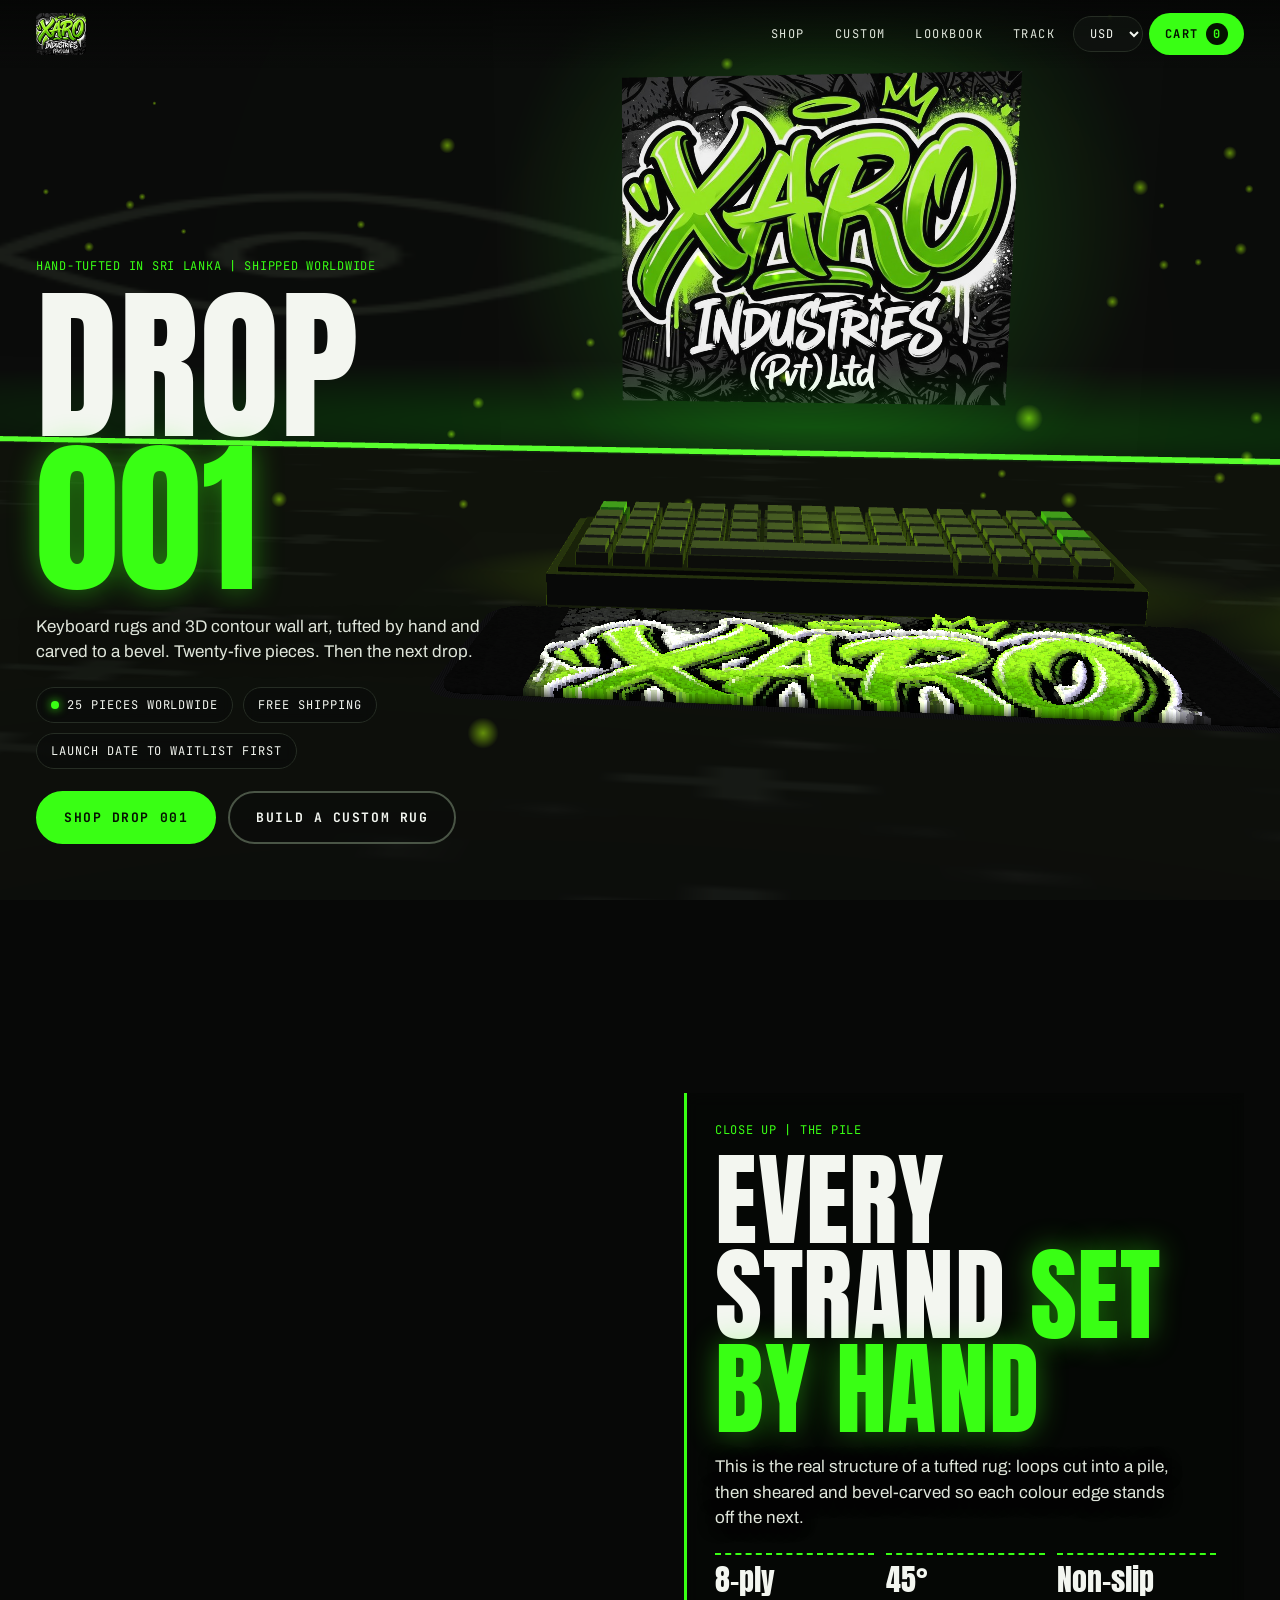
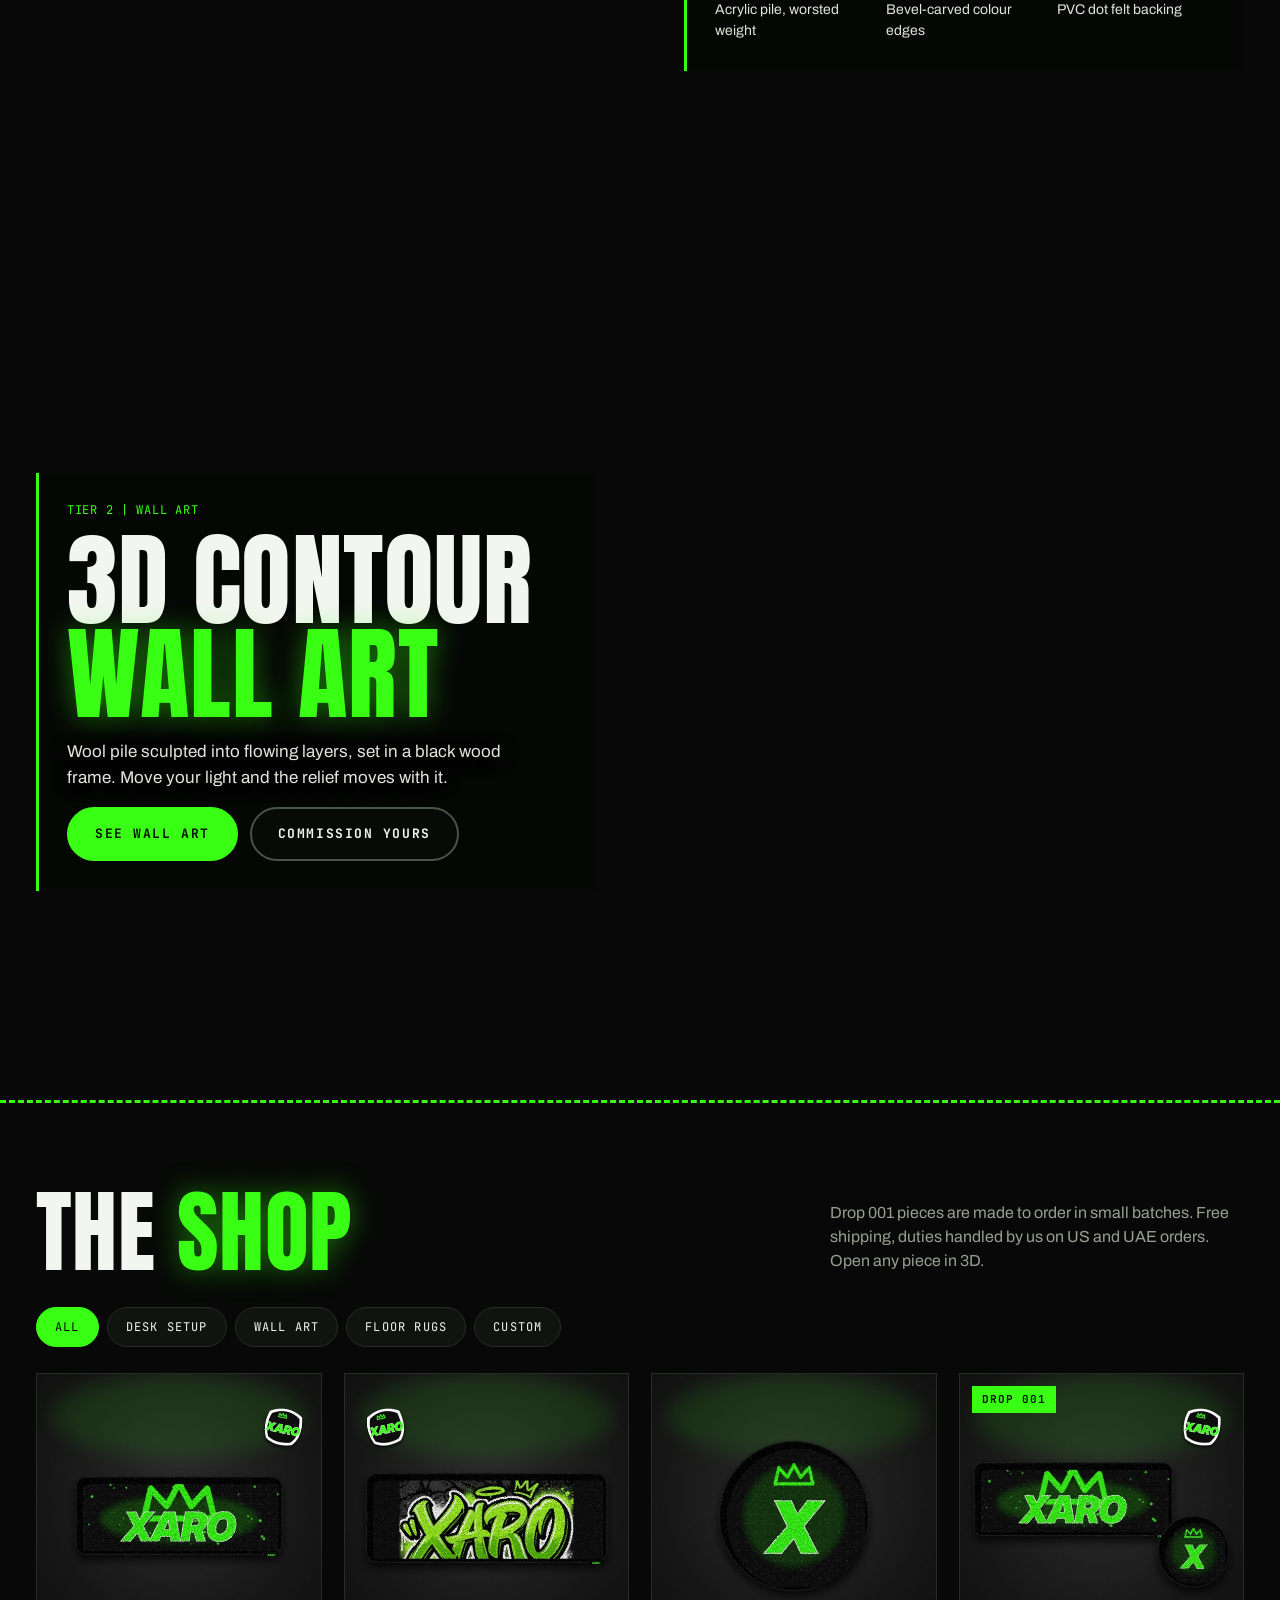
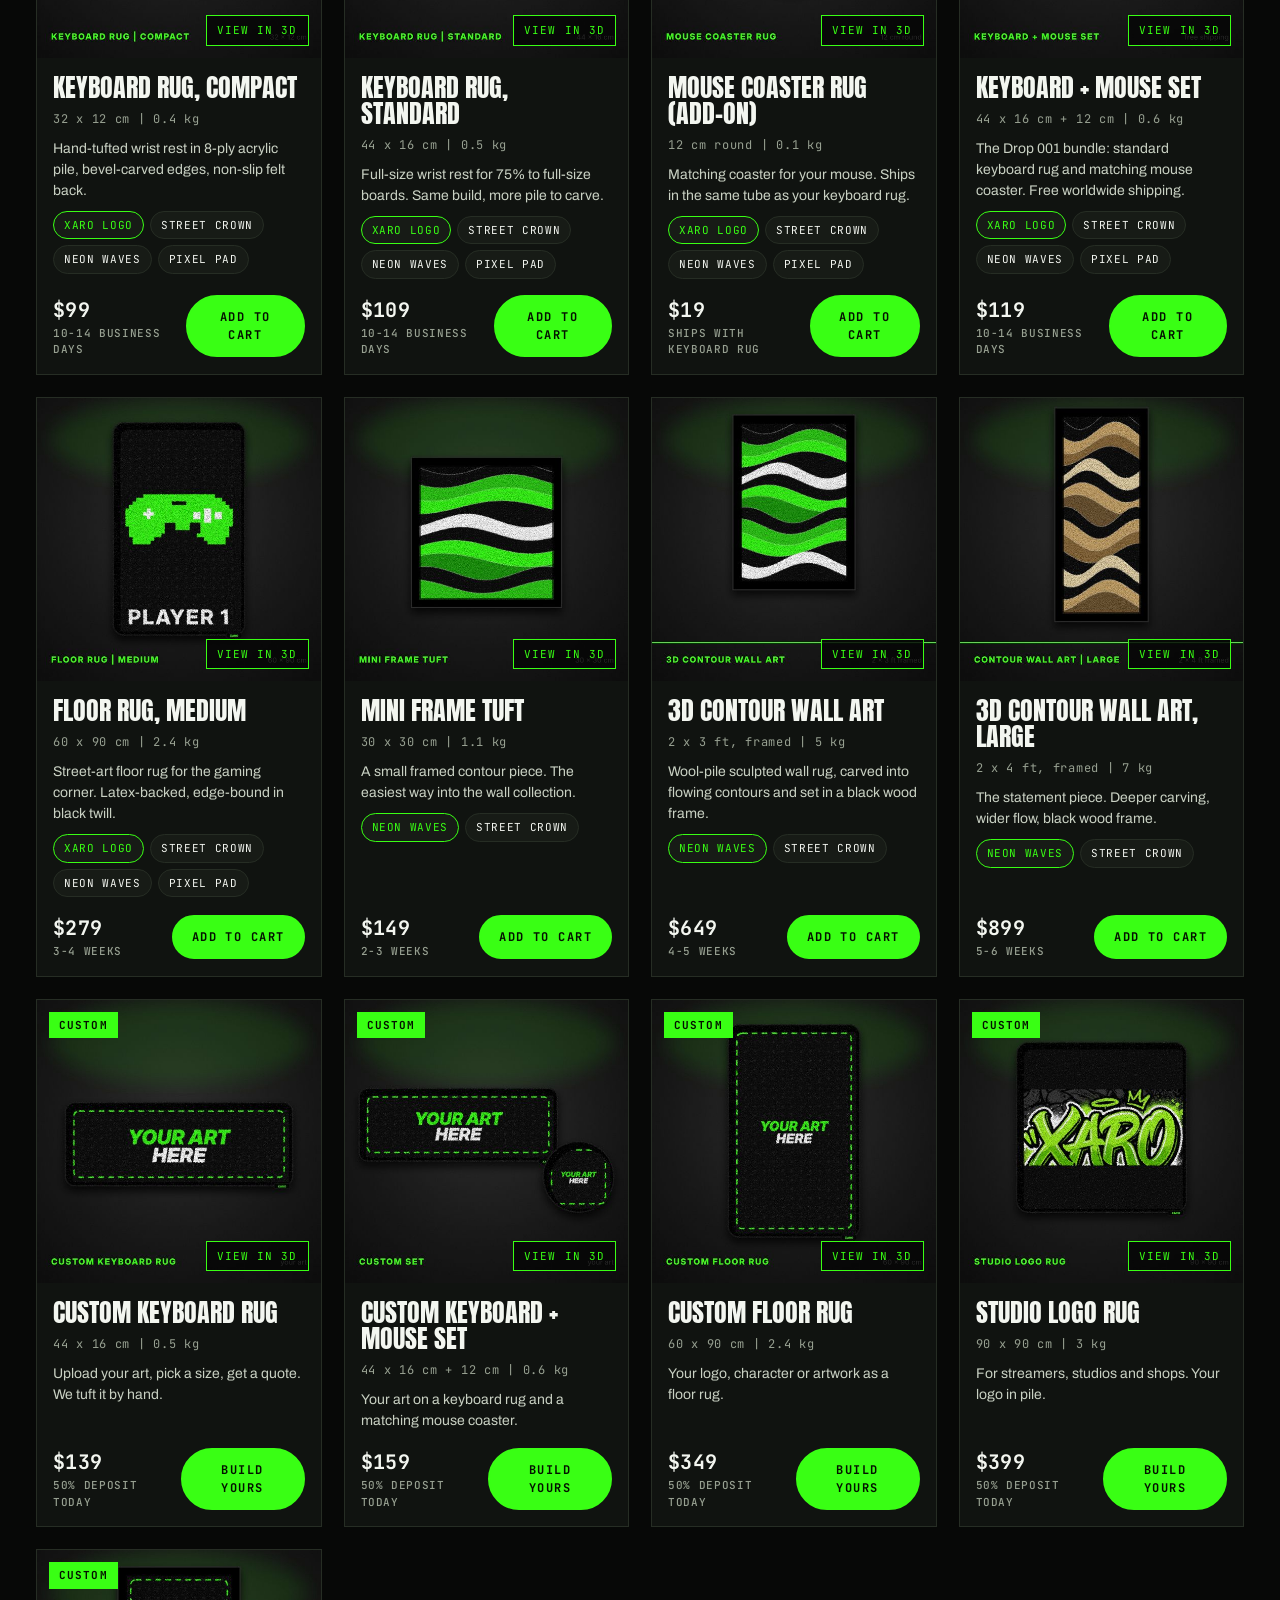
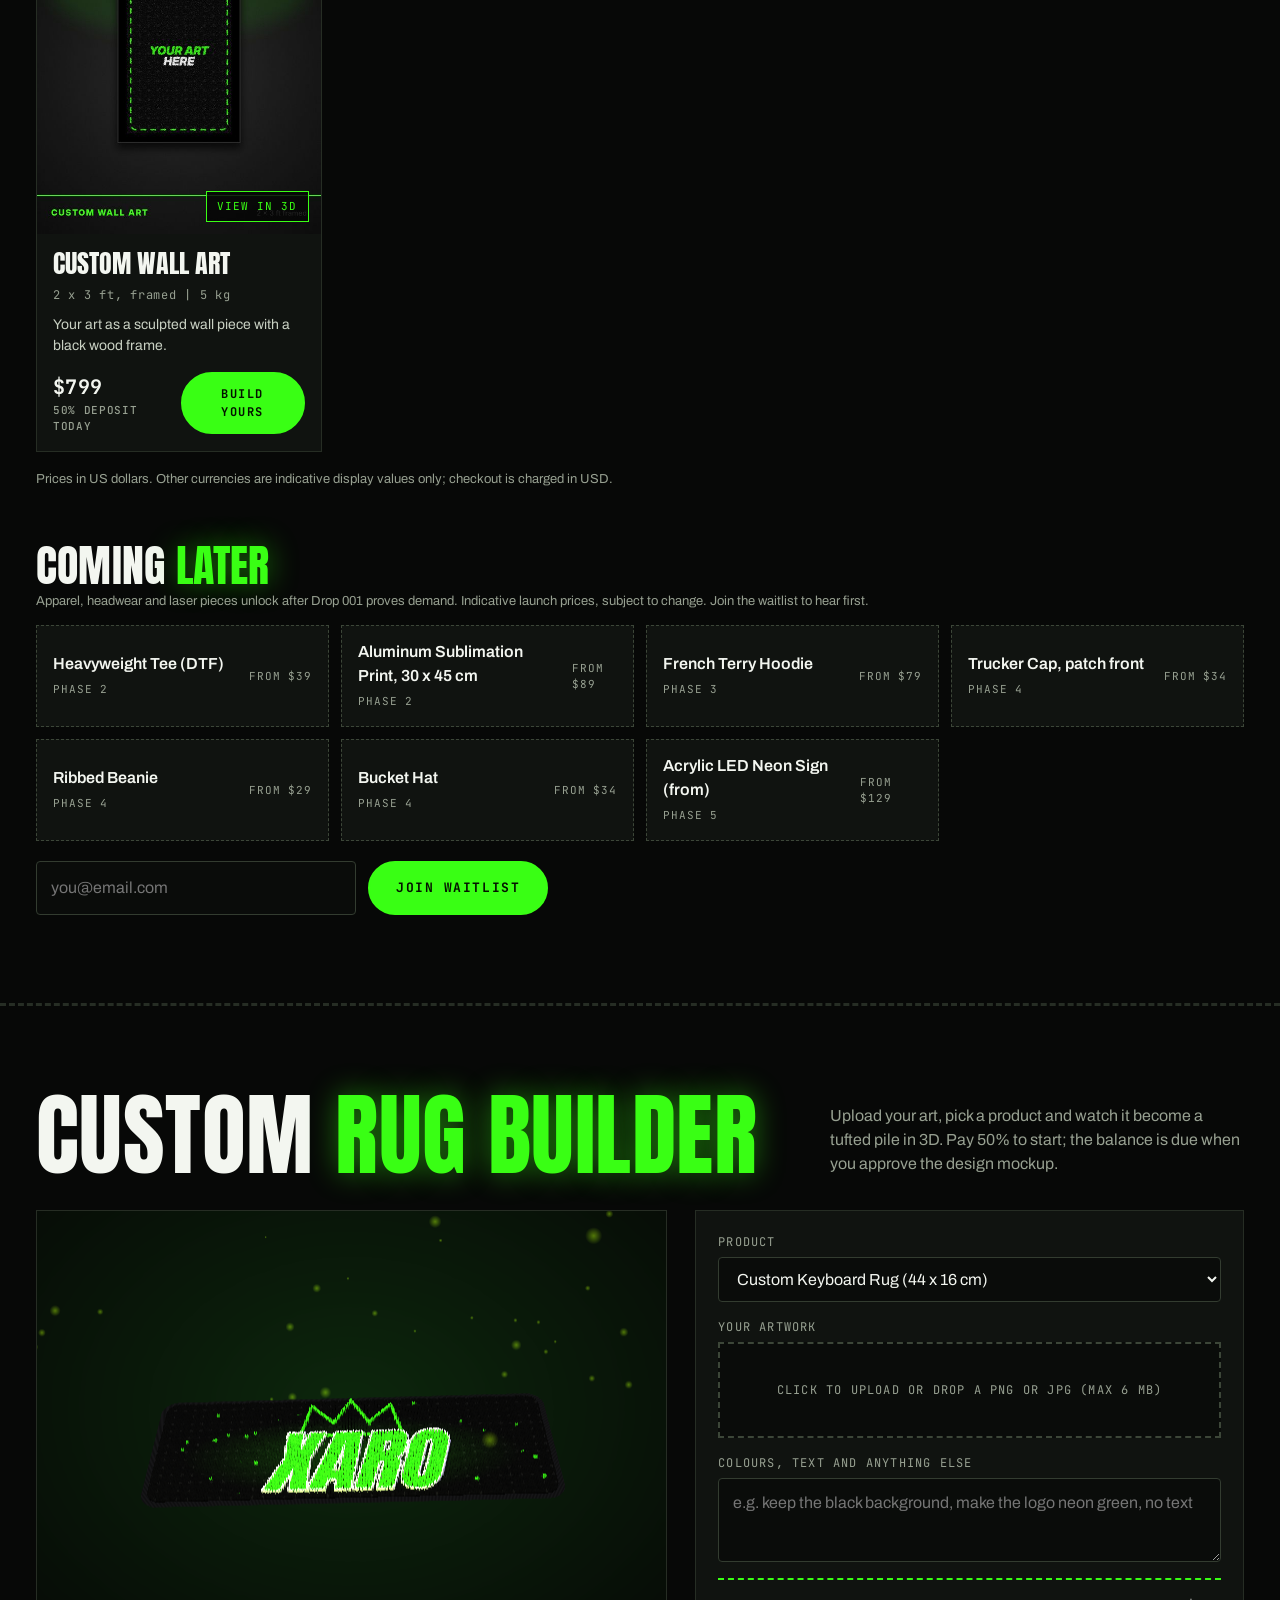
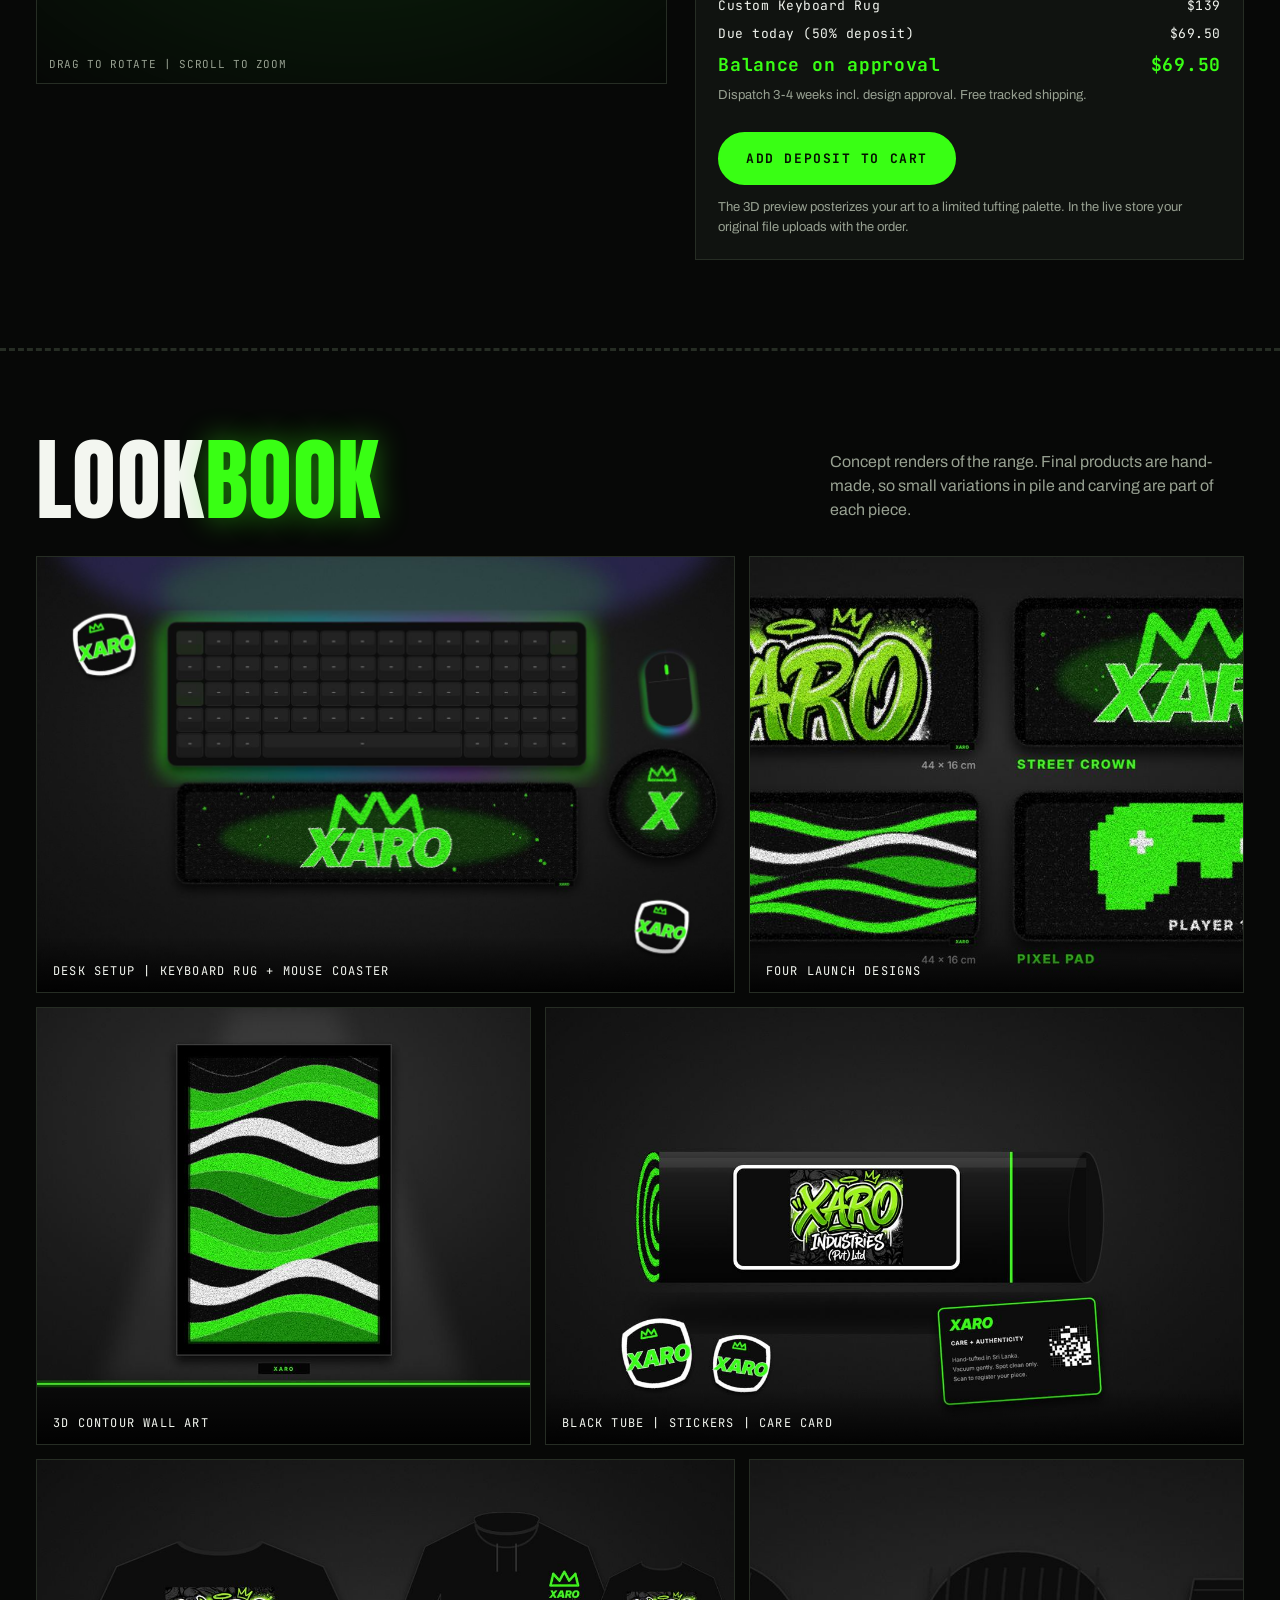
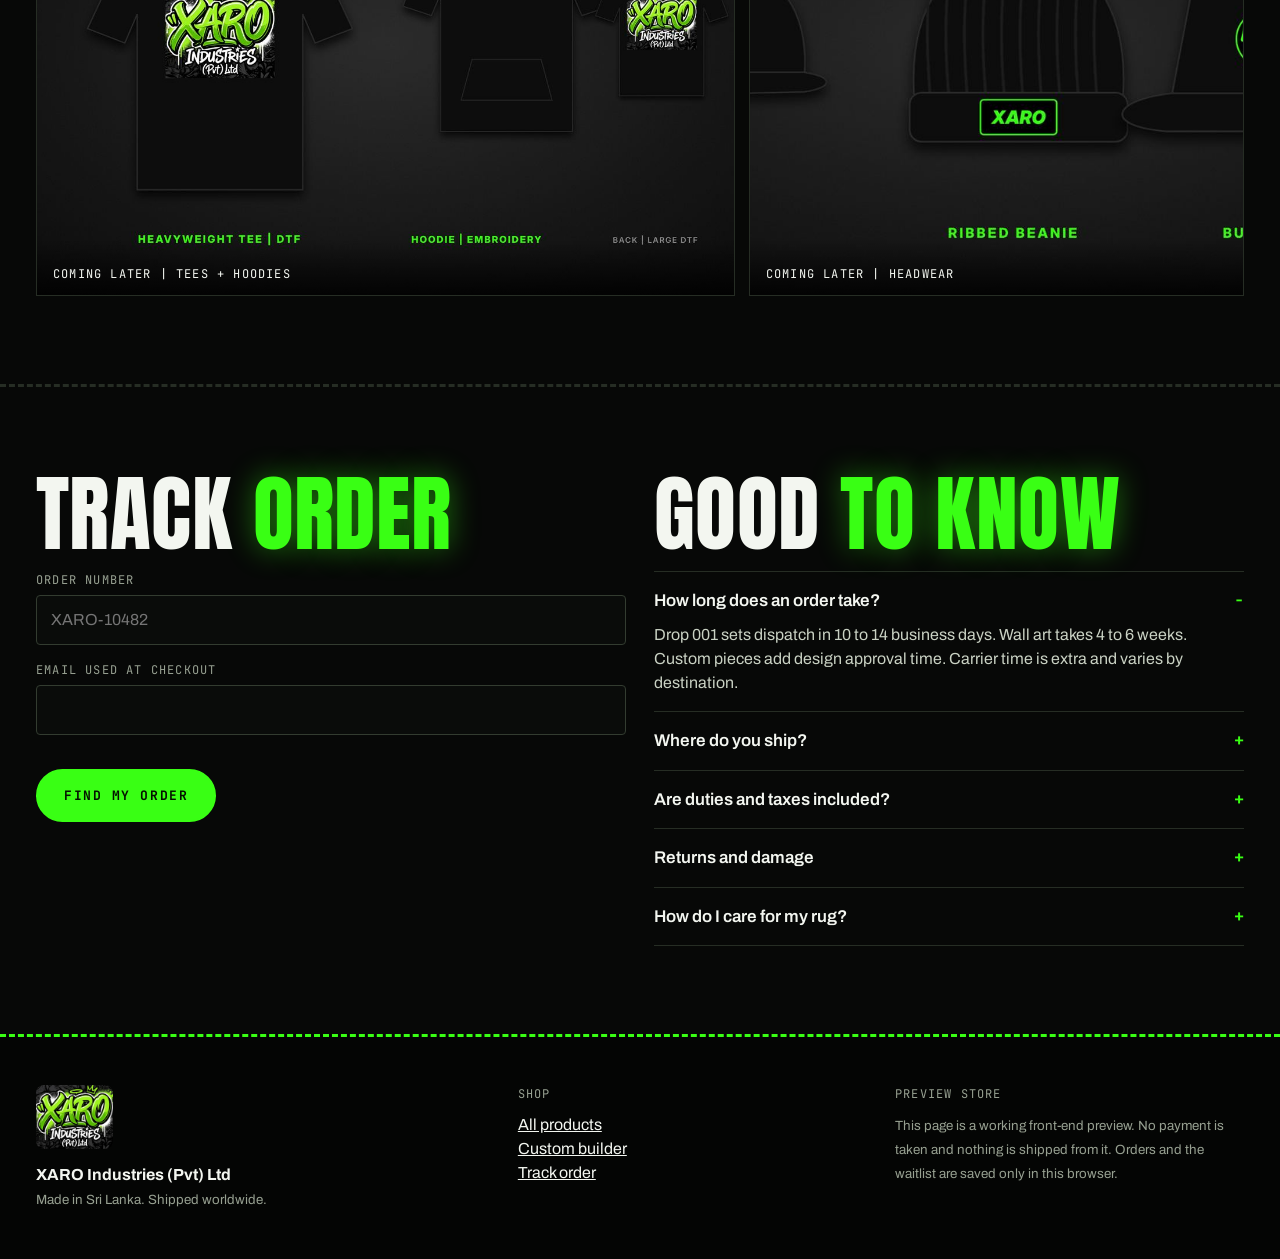
==== XARO Industries Store.html @ 18749235 "Add files via upload" ====
<!doctype html><html><head><meta charset=utf8><meta name=viewport content="width=device-width,initial-scale=1,viewport-fit=cover"><style>:root{color-scheme:light;box-sizing:border-box;padding-top:env(safe-area-inset-top,0px);padding-bottom:env(safe-area-inset-bottom,0px)}html{scroll-padding-top:env(safe-area-inset-top,0px)}body{margin:0;padding:0;font:14px -apple-system,BlinkMacSystemFont,sans-serif;background:#fff;color:#000}img{max-width:100%}[hidden]:not([hidden=until-found i]){display:none!important}</style></head><body>
<title>XARO Industries Store</title>
<meta name="claude:viewport-fit-sides" content="cover">
<link rel="preconnect" href="https://fonts.googleapis.com">
<link rel="preconnect" href="https://fonts.gstatic.com" crossorigin>
<link href="https://fonts.googleapis.com/css2?family=Anton&family=Archivo:wght@400;500;600;700&family=JetBrains+Mono:wght@500;700&display=swap" rel="stylesheet">
<style>
/* Layout concept: a fixed WebGL stage (tufted keyboard rug on a desk, then macro pile, then contour wall art) that the page scrolls through,
   followed by stitched-edge sections: shop, custom builder, lookbook, tracking. Single committed dark look (brand: black, neon green, white). */
:root{
  --ink:#070807; --panel:#101310; --panel2:#171b16; --line:#262d24; --fg:#f3f6f0; --mute:#97a091;
  --neon:#39FF14; --neon-ink:#041200; --warn:#FFB020; --bad:#FF5C5C; --paper:#ffffff;
  --display:'Anton','Impact','Arial Narrow',sans-serif; --body:'Archivo','Helvetica Neue',Arial,sans-serif; --mono:'JetBrains Mono',ui-monospace,Menlo,Consolas,monospace;
  color-scheme:dark;
}
*{box-sizing:border-box}
html{scroll-behavior:smooth}
body{margin:0;background:var(--ink);color:var(--fg);font-family:var(--body);font-size:16px;line-height:1.5;
  padding-left:max(0px,env(safe-area-inset-left,0px));padding-right:max(0px,env(safe-area-inset-right,0px))}
img{max-width:100%;display:block}
button,input,select,textarea{font:inherit;color:inherit}
a{color:inherit}
.wrap{width:100%;max-width:1240px;margin:0 auto;padding-left:max(16px,env(safe-area-inset-left,0px));padding-right:max(16px,env(safe-area-inset-right,0px))}
.mono{font-family:var(--mono);letter-spacing:.06em;text-transform:uppercase}
.disp{font-family:var(--display);text-transform:uppercase;line-height:.92;letter-spacing:.005em;font-weight:400;text-wrap:balance}
.neon{color:var(--neon);text-shadow:0 0 30px rgba(57,255,20,.45)}
:focus-visible{outline:3px solid var(--neon);outline-offset:3px}
.sr{position:absolute;width:1px;height:1px;overflow:hidden;clip:rect(0 0 0 0);white-space:nowrap}

/* stage canvas */
#stage{position:fixed;inset:0;width:100%;height:100%;z-index:0;display:block;background:#050605}
.nogl #stage{display:none}
.nogl .stage-sec{background:linear-gradient(180deg,rgba(7,8,7,.5),rgba(7,8,7,.9)),var(--fallback) center/cover}
main{position:relative;z-index:1}

/* header */
.top{position:fixed;z-index:60;left:0;right:0;top:0;padding-top:env(safe-area-inset-top,0px);background:linear-gradient(180deg,rgba(5,6,5,.88),rgba(5,6,5,0))}
.top .wrap{display:flex;align-items:center;gap:14px;height:68px}
.brand{display:flex;align-items:center;gap:10px;text-decoration:none}
.brand img{height:42px;width:auto;border-radius:6px}
.nav{display:flex;gap:6px;margin-left:auto;align-items:center}
.nav a.lnk{font-family:var(--mono);font-size:12px;letter-spacing:.12em;text-transform:uppercase;text-decoration:none;padding:10px 12px;color:#dfe5da}
.nav a.lnk:hover{color:var(--neon)}
.sel{background:rgba(16,19,16,.85);border:1px solid var(--line);border-radius:999px;padding:8px 12px;font-family:var(--mono);font-size:12px;letter-spacing:.08em}
.cartbtn{display:inline-flex;align-items:center;gap:8px;background:var(--neon);color:var(--neon-ink);border:0;border-radius:999px;padding:10px 16px;font-family:var(--mono);font-weight:700;font-size:12px;letter-spacing:.1em;text-transform:uppercase;cursor:pointer}
.cartbtn b{background:var(--neon-ink);color:var(--neon);border-radius:999px;min-width:22px;height:22px;display:inline-grid;place-items:center;padding:0 6px}
@media (max-width:760px){.nav a.lnk{display:none}.brand img{height:36px}}

/* stage sections */
.stage-sec{min-height:100vh;display:flex;align-items:flex-end;padding:120px 0 56px}
.stage-sec.mid{align-items:center}
.copy{max-width:560px}
.copy.right{margin-left:auto;text-align:left}
.copy.panelled{background:rgba(6,8,6,.62);backdrop-filter:blur(8px);-webkit-backdrop-filter:blur(8px);padding:28px 28px 30px;border-left:3px solid var(--neon)}
.copy .kick{color:var(--neon);font-size:12px;margin-bottom:14px;display:block}
.copy h1,.copy h2{font-size:clamp(64px,13vw,168px);margin:0 0 18px}
.copy h2{font-size:clamp(46px,8vw,104px)}
.copy p{color:#dfe5da;font-size:17px;max-width:46ch;text-shadow:0 2px 18px #000}
.hero-meta{display:flex;flex-wrap:wrap;gap:10px;margin:22px 0}
.chip{display:inline-flex;gap:8px;align-items:center;border:1px solid var(--line);background:rgba(10,12,10,.72);backdrop-filter:blur(6px);border-radius:999px;padding:8px 14px;font-family:var(--mono);font-size:12px;letter-spacing:.08em;text-transform:uppercase}
.chip i{width:8px;height:8px;border-radius:50%;background:var(--neon);box-shadow:0 0 10px var(--neon)}
.btns{display:flex;flex-wrap:wrap;gap:12px;margin-top:8px}
.btn{display:inline-flex;align-items:center;justify-content:center;gap:10px;border-radius:999px;padding:15px 26px;font-family:var(--mono);font-size:13px;font-weight:700;letter-spacing:.12em;text-transform:uppercase;text-decoration:none;cursor:pointer;border:2px solid var(--neon);background:var(--neon);color:var(--neon-ink);transition:transform .15s,box-shadow .15s}
.btn:hover{transform:translateY(-2px);box-shadow:0 10px 30px rgba(57,255,20,.3)}
.btn.ghost{background:rgba(10,12,10,.6);color:var(--fg);border-color:#4a5546}
.btn.ghost:hover{border-color:var(--neon);color:var(--neon);box-shadow:none}
.btn.sm{padding:11px 18px;font-size:12px}
.btn[disabled]{opacity:.45;cursor:not-allowed;transform:none;box-shadow:none}
.facts{display:grid;grid-template-columns:repeat(3,1fr);gap:12px;margin-top:22px}
.facts div{border-top:2px dashed var(--neon);padding-top:10px;font-size:14px;color:#dfe5da}
.facts b{display:block;font-family:var(--display);font-size:30px;font-weight:400;color:var(--fg);line-height:1;margin-bottom:4px}
@media (max-width:640px){.facts{grid-template-columns:1fr}.stage-sec{padding-top:96px}#hero .copy{background:rgba(6,8,6,.66);backdrop-filter:blur(8px);-webkit-backdrop-filter:blur(8px);padding:22px 20px 24px;border-left:3px solid var(--neon)}#hero .copy h1{font-size:clamp(56px,20vw,96px);margin-bottom:10px}#hero .copy p{font-size:15px;margin:0 0 4px}.hero-meta{margin:14px 0}.hero-meta .chip:nth-child(n+2){display:none}.btns{gap:10px}.btn{padding:13px 22px}}
.scrollhint{position:absolute;left:50%;bottom:20px;transform:translateX(-50%);font-size:11px;color:var(--mute)}

/* solid sections */
.solid{background:var(--ink);position:relative;padding:88px 0;border-top:3px dashed var(--neon)}
.solid + .solid{border-top-color:var(--line)}
.sec-head{display:flex;flex-wrap:wrap;gap:16px 40px;align-items:end;justify-content:space-between;margin-bottom:34px}
.sec-head h2{font-size:clamp(44px,7vw,92px);margin:0}
.sec-head p{max-width:46ch;color:var(--mute);margin:0}

/* shop */
.filters{display:flex;flex-wrap:wrap;gap:8px;margin-bottom:26px}
.fbtn{border:1px solid var(--line);background:var(--panel);border-radius:999px;padding:10px 18px;font-family:var(--mono);font-size:12px;letter-spacing:.1em;text-transform:uppercase;cursor:pointer}
.fbtn[aria-pressed="true"]{background:var(--neon);color:var(--neon-ink);border-color:var(--neon)}
.grid{display:grid;grid-template-columns:repeat(auto-fill,minmax(270px,1fr));gap:22px}
.card{background:var(--panel);border:1px solid var(--line);display:flex;flex-direction:column;min-width:0;transition:border-color .2s,transform .2s}
.card:hover{border-color:var(--neon);transform:translateY(-3px)}
.card .ph{position:relative;aspect-ratio:1/1;background:#0b0d0b;overflow:hidden;border-bottom:1px solid var(--line);cursor:pointer;border:0;padding:0;width:100%}
.card .ph img{width:100%;height:100%;object-fit:cover}
.card .badge{position:absolute;left:12px;top:12px;background:var(--neon);color:var(--neon-ink);font-family:var(--mono);font-size:11px;font-weight:700;letter-spacing:.1em;padding:5px 10px;text-transform:uppercase}
.card .view{position:absolute;right:12px;bottom:12px;background:rgba(5,6,5,.82);border:1px solid var(--neon);color:var(--neon);font-family:var(--mono);font-size:11px;letter-spacing:.1em;padding:6px 10px;text-transform:uppercase}
.card .body{padding:16px;display:flex;flex-direction:column;gap:10px;flex:1}
.card h3{margin:0;font-family:var(--display);font-weight:400;text-transform:uppercase;font-size:26px;line-height:1}
.card .sz{font-family:var(--mono);font-size:12px;color:var(--mute);letter-spacing:.06em}
.card p{margin:0;font-size:14px;color:#c9d1c3}
.card .row{margin-top:auto;display:flex;align-items:center;justify-content:space-between;gap:10px;padding-top:6px}
.price{font-family:var(--mono);font-weight:700;font-size:20px;letter-spacing:.02em}
.price small{display:block;font-size:11px;font-weight:500;color:var(--mute);letter-spacing:.06em;text-transform:uppercase}
.swatches{display:flex;gap:6px;flex-wrap:wrap}
.sw{border:1px solid var(--line);background:var(--panel2);border-radius:999px;padding:5px 10px;font-family:var(--mono);font-size:11px;letter-spacing:.06em;text-transform:uppercase;cursor:pointer}
.sw[aria-pressed="true"]{border-color:var(--neon);color:var(--neon)}
.note{font-size:13px;color:var(--mute)}
.soonlist{display:grid;grid-template-columns:repeat(auto-fill,minmax(250px,1fr));gap:12px;margin-top:8px}
.soon{border:1px dashed #3c4638;padding:14px 16px;display:flex;justify-content:space-between;gap:10px;align-items:center;background:var(--panel)}
.soon b{font-weight:600}
.soon span{font-family:var(--mono);font-size:11px;color:var(--mute);letter-spacing:.08em;text-transform:uppercase}

/* builder */
.builder{display:grid;grid-template-columns:minmax(0,1.15fr) minmax(0,1fr);gap:28px;align-items:start}
@media (max-width:900px){.builder{grid-template-columns:minmax(0,1fr)}.builder .viewbox{aspect-ratio:auto;height:320px;min-height:0}}
.viewbox{position:relative;background:#050605;border:1px solid var(--line);aspect-ratio:4/3;min-height:300px}
.viewbox{min-width:0;overflow:hidden}
.viewbox canvas{position:absolute;inset:0;width:100%;height:100%;display:block;touch-action:none;cursor:grab}
.viewbox .hint{position:absolute;left:12px;bottom:10px;font-size:11px;color:var(--mute);pointer-events:none}
.viewbox .fb{position:absolute;inset:0;display:none}
.nogl .viewbox .fb{display:block}
.nogl .viewbox .fb img{width:100%;height:100%;object-fit:cover}
.panel{background:var(--panel);border:1px solid var(--line);padding:22px}
.field{display:flex;flex-direction:column;gap:6px;margin-bottom:16px;min-width:0}
.field label,.lbl{font-family:var(--mono);font-size:12px;letter-spacing:.1em;text-transform:uppercase;color:var(--mute)}
.inp{background:#0a0c0a;border:1px solid #333c30;border-radius:4px;padding:12px 14px;width:100%;min-width:0}
.inp:focus{border-color:var(--neon);outline:none;box-shadow:0 0 0 3px rgba(57,255,20,.2)}
textarea.inp{min-height:84px;resize:vertical}
.drop{display:flex;align-items:center;justify-content:center;text-align:center;border:2px dashed #3c4638;padding:22px;cursor:pointer;background:#0a0c0a;min-height:96px;font-size:14px;color:var(--mute)}
.drop.on{border-color:var(--neon);color:var(--fg)}
.quote{border-top:2px dashed var(--neon);margin-top:8px;padding-top:16px;display:grid;gap:8px}
.quote .r{display:flex;justify-content:space-between;gap:12px;font-family:var(--mono);font-size:13px;letter-spacing:.04em}
.quote .r.t{font-size:18px;font-weight:700;color:var(--neon)}
.err{color:var(--bad);font-size:13px;min-height:18px}

/* lookbook */
.look{display:grid;grid-template-columns:repeat(12,1fr);gap:14px}
.look figure{margin:0;position:relative;background:#0b0d0b;border:1px solid var(--line);overflow:hidden;min-width:0}
.look img{width:100%;height:100%;object-fit:cover}
.look figcaption{position:absolute;left:0;bottom:0;right:0;padding:26px 16px 12px;background:linear-gradient(180deg,transparent,rgba(0,0,0,.85));font-family:var(--mono);font-size:12px;letter-spacing:.1em;text-transform:uppercase}
.look .a{grid-column:span 7}.look .b{grid-column:span 5}.look .c{grid-column:span 5}.look .d{grid-column:span 7}
@media (max-width:760px){.look .a,.look .b,.look .c,.look .d{grid-column:span 12}}

/* faq + track */
.two{display:grid;grid-template-columns:repeat(2,minmax(0,1fr));gap:28px}
@media (max-width:860px){.two{grid-template-columns:minmax(0,1fr)}}
details{border-top:1px solid var(--line);padding:16px 0}
details:last-of-type{border-bottom:1px solid var(--line)}
summary{cursor:pointer;font-weight:600;font-size:17px;list-style:none;display:flex;justify-content:space-between;gap:12px}
summary::after{content:"+";font-family:var(--mono);color:var(--neon)}
details[open] summary::after{content:"-"}
details p{color:#c9d1c3;margin:10px 0 0;max-width:60ch}
.steps{list-style:none;margin:20px 0 0;padding:0;display:grid;gap:0}
.steps li{display:grid;grid-template-columns:28px 1fr;gap:14px;padding-bottom:20px;position:relative}
.steps li::before{content:"";position:absolute;left:13px;top:28px;bottom:0;border-left:2px dashed #3c4638}
.steps li:last-child::before{display:none}
.steps .dot{width:28px;height:28px;border-radius:50%;border:2px solid #3c4638;background:var(--ink);display:grid;place-items:center;font-family:var(--mono);font-size:12px}
.steps li.done .dot{background:var(--neon);border-color:var(--neon);color:var(--neon-ink)}
.steps li.now .dot{border-color:var(--neon);box-shadow:0 0 14px rgba(57,255,20,.6)}
.steps b{display:block}
.steps span{color:var(--mute);font-size:14px}

footer{background:#040504;border-top:3px dashed var(--neon);padding:48px 0 calc(48px + env(safe-area-inset-bottom,0px));position:relative}
footer .cols{display:grid;grid-template-columns:1.3fr 1fr 1fr;gap:28px}
@media (max-width:760px){footer .cols{grid-template-columns:1fr}}
footer img{height:64px;width:auto;border-radius:8px;margin-bottom:14px}
footer small{color:var(--mute)}

/* drawer + modals */
.scrim{position:fixed;inset:0;background:rgba(0,0,0,.66);z-index:80;opacity:0;pointer-events:none;transition:opacity .2s}
.scrim.on{opacity:1;pointer-events:auto}
#cart{position:fixed;z-index:90;top:0;right:0;bottom:0;width:min(440px,100%);background:var(--panel);border-left:2px solid var(--neon);transform:translateX(102%);transition:transform .28s ease;display:flex;flex-direction:column;padding-top:env(safe-area-inset-top,0px);padding-bottom:env(safe-area-inset-bottom,0px)}
#cart.on{transform:none}
.dh{display:flex;align-items:center;justify-content:space-between;padding:18px 20px;border-bottom:1px solid var(--line)}
.dh h3{margin:0;font-family:var(--display);font-weight:400;font-size:30px;text-transform:uppercase}
.x{background:none;border:1px solid var(--line);border-radius:50%;width:38px;height:38px;cursor:pointer;font-size:18px;line-height:1}
.x:hover{border-color:var(--neon);color:var(--neon)}
#cartItems{flex:1;overflow:auto;padding:8px 20px}
.ci{display:grid;grid-template-columns:76px 1fr auto;gap:14px;padding:14px 0;border-bottom:1px solid var(--line);align-items:start}
.ci img{width:76px;height:76px;object-fit:cover;border:1px solid var(--line)}
.ci b{font-weight:600;display:block}
.ci small{color:var(--mute);display:block;font-size:12px;font-family:var(--mono);letter-spacing:.04em}
.qty{display:inline-flex;align-items:center;border:1px solid var(--line);margin-top:8px}
.qty button{background:none;border:0;width:30px;height:30px;cursor:pointer;font-size:16px}
.qty span{min-width:28px;text-align:center;font-family:var(--mono)}
.rm{background:none;border:0;color:var(--mute);cursor:pointer;font-size:12px;text-decoration:underline;margin-top:6px;padding:0;display:block}
.cf{padding:18px 20px;border-top:1px solid var(--line);display:grid;gap:10px}
.cf .r{display:flex;justify-content:space-between;font-family:var(--mono);font-size:13px}
.cf .r.t{font-size:18px;font-weight:700}
.empty{padding:40px 0;text-align:center;color:var(--mute)}

.modal{position:fixed;z-index:100;inset:0;display:none;align-items:center;justify-content:center;padding:max(16px,env(safe-area-inset-top,0px)) max(16px,env(safe-area-inset-right,0px)) max(16px,env(safe-area-inset-bottom,0px)) max(16px,env(safe-area-inset-left,0px))}
.modal.on{display:flex}
.sheet{background:var(--panel);border:2px solid var(--neon);width:min(1060px,100%);max-height:100%;overflow:auto;position:relative}
.sheet .close{position:absolute;right:12px;top:12px;z-index:3;background:rgba(5,6,5,.8)}
.pv{display:grid;grid-template-columns:minmax(0,1.3fr) minmax(0,1fr)}
@media (max-width:860px){.pv{grid-template-columns:minmax(0,1fr)}}
.pv .viewbox{border:0;border-right:1px solid var(--line);aspect-ratio:auto;height:min(70vh,620px);min-height:340px}
@media (max-width:860px){.pv .viewbox{height:46vh;border-right:0;border-bottom:1px solid var(--line)}}
.pv .info{padding:30px 26px;display:flex;flex-direction:column;gap:14px;min-width:0}
.pv h3{font-family:var(--display);font-weight:400;text-transform:uppercase;font-size:44px;line-height:.95;margin:0;padding-right:40px}
.pv .tools{display:flex;gap:8px;flex-wrap:wrap}
.specs{display:grid;grid-template-columns:auto 1fr;gap:6px 18px;font-size:14px;margin:0}
.specs dt{font-family:var(--mono);font-size:11px;letter-spacing:.1em;text-transform:uppercase;color:var(--mute);padding-top:2px}
.specs dd{margin:0}
.co{max-width:760px}
.co .in{padding:28px 26px;display:grid;gap:6px}
.co h3{font-family:var(--display);font-weight:400;text-transform:uppercase;font-size:40px;margin:0 0 6px}
.banner{border:1px dashed var(--warn);color:var(--warn);padding:10px 14px;font-size:13px;margin-bottom:14px}
.f2{display:grid;grid-template-columns:1fr 1fr;gap:0 14px}
@media (max-width:620px){.f2{grid-template-columns:1fr}}
.toast{position:fixed;left:50%;bottom:calc(24px + env(safe-area-inset-bottom,0px));transform:translate(-50%,30px);background:var(--neon);color:var(--neon-ink);font-family:var(--mono);font-weight:700;font-size:13px;letter-spacing:.08em;text-transform:uppercase;padding:12px 20px;opacity:0;pointer-events:none;transition:.25s;z-index:120;max-width:calc(100% - 32px);text-align:center}
.toast.on{opacity:1;transform:translate(-50%,0)}
@media (prefers-reduced-motion:reduce){*{transition:none!important;scroll-behavior:auto!important}}
</style>

<canvas id="stage" aria-hidden="true"></canvas>

<header class="top">
  <div class="wrap">
    <a class="brand" href="#hero" aria-label="XARO Industries home"><img data-img="logoBlock" alt="XARO Industries (Pvt) Ltd logo" width="50" height="42"></a>
    <nav class="nav" aria-label="Main">
      <a class="lnk" href="#shop">Shop</a><a class="lnk" href="#custom">Custom</a><a class="lnk" href="#lookbook">Lookbook</a><a class="lnk" href="#track">Track</a>
      <label class="sr" for="cur">Currency</label>
      <select class="sel" id="cur"><option>USD</option><option>AED</option><option>GBP</option><option>EUR</option></select>
      <button class="cartbtn" id="openCart" aria-label="Open cart">Cart <b id="cartN">0</b></button>
    </nav>
  </div>
</header>

<main>
  <section id="hero" class="stage-sec" style="--fallback:url(#)">
    <div class="wrap"><div class="copy">
      <span class="kick mono">Hand-tufted in Sri Lanka | Shipped worldwide</span>
      <h1 class="disp">Drop <span class="neon">001</span></h1>
      <p>Keyboard rugs and 3D contour wall art, tufted by hand and carved to a bevel. Twenty-five pieces. Then the next drop.</p>
      <div class="hero-meta"><span class="chip"><i></i>25 pieces worldwide</span><span class="chip">Free shipping</span><span class="chip" id="dropDate">Launch date to waitlist first</span></div>
      <div class="btns"><a class="btn" href="#shop">Shop Drop 001</a><a class="btn ghost" href="#custom">Build a custom rug</a></div>
    </div></div>
    <div class="scrollhint mono">Scroll to move through the studio</div>
  </section>

  <section id="craft" class="stage-sec mid">
    <div class="wrap"><div class="copy right panelled">
      <span class="kick mono">Close up | the pile</span>
      <h2 class="disp">Every strand <span class="neon">set by hand</span></h2>
      <p>This is the real structure of a tufted rug: loops cut into a pile, then sheared and bevel-carved so each colour edge stands off the next.</p>
      <div class="facts"><div><b>8-ply</b>Acrylic pile, worsted weight</div><div><b>45&deg;</b>Bevel-carved colour edges</div><div><b>Non-slip</b>PVC dot felt backing</div></div>
    </div></div>
  </section>

  <section id="wall" class="stage-sec mid">
    <div class="wrap"><div class="copy panelled">
      <span class="kick mono">Tier 2 | wall art</span>
      <h2 class="disp">3D contour <span class="neon">wall art</span></h2>
      <p>Wool pile sculpted into flowing layers, set in a black wood frame. Move your light and the relief moves with it.</p>
      <div class="btns"><a class="btn" href="#shop" data-filter-go="wall">See wall art</a><a class="btn ghost" href="#custom">Commission yours</a></div>
    </div></div>
  </section>

  <section id="shop" class="solid"><div class="wrap">
    <div class="sec-head"><h2 class="disp">The <span class="neon">shop</span></h2><p>Drop 001 pieces are made to order in small batches. Free shipping, duties handled by us on US and UAE orders. Open any piece in 3D.</p></div>
    <div class="filters" role="group" aria-label="Filter products" id="filters"></div>
    <div class="grid" id="grid"></div>
    <p class="note" style="margin-top:18px">Prices in US dollars. Other currencies are indicative display values only; checkout is charged in USD.</p>
    <div style="margin-top:56px"><h3 class="disp" style="font-size:44px;margin:0 0 6px">Coming <span class="neon">later</span></h3>
      <p class="note" style="margin:0 0 14px">Apparel, headwear and laser pieces unlock after Drop 001 proves demand. Indicative launch prices, subject to change. Join the waitlist to hear first.</p>
      <div class="soonlist" id="soon"></div>
      <form id="waitForm" class="btns" style="margin-top:20px" novalidate>
        <label class="sr" for="waitEmail">Email for the waitlist</label>
        <input class="inp" id="waitEmail" type="email" placeholder="you@email.com" autocomplete="email" style="max-width:320px">
        <button class="btn" type="submit">Join waitlist</button>
        <span class="err" id="waitErr" role="status"></span>
      </form>
    </div>
  </div></section>

  <section id="custom" class="solid"><div class="wrap">
    <div class="sec-head"><h2 class="disp">Custom <span class="neon">rug builder</span></h2><p>Upload your art, pick a product and watch it become a tufted pile in 3D. Pay 50% to start; the balance is due when you approve the design mockup.</p></div>
    <div class="builder">
      <div class="viewbox" id="bView"><canvas id="bCanvas" aria-label="Interactive 3D preview of your custom rug"></canvas><div class="fb"><img data-img="p_CK" alt="Custom keyboard rug preview"></div><span class="hint mono">Drag to rotate | scroll to zoom</span></div>
      <div class="panel">
        <div class="field"><label for="bProd">Product</label><select class="inp" id="bProd"></select></div>
        <div class="field"><span class="lbl" id="dropLbl">Your artwork</span>
          <label class="drop" id="drop" for="bFile" aria-describedby="dropLbl"><span id="dropTxt">Click to upload or drop a PNG or JPG (max 6 MB)</span></label>
          <input id="bFile" type="file" accept="image/png,image/jpeg,image/webp" class="sr"></div>
        <div class="field"><label for="bNote">Colours, text and anything else</label><textarea class="inp" id="bNote" placeholder="e.g. keep the black background, make the logo neon green, no text"></textarea></div>
        <div class="quote">
          <div class="r"><span id="qName">Custom Keyboard Rug</span><span id="qPrice"></span></div>
          <div class="r"><span>Due today (50% deposit)</span><span id="qDep"></span></div>
          <div class="r t"><span>Balance on approval</span><span id="qBal"></span></div>
          <div class="note" id="qLead"></div>
        </div>
        <div class="err" id="bErr" role="status"></div>
        <div class="btns"><button class="btn" id="bAdd" type="button">Add deposit to cart</button></div>
        <p class="note" style="margin-bottom:0">The 3D preview posterizes your art to a limited tufting palette. In the live store your original file uploads with the order.</p>
      </div>
    </div>
  </div></section>

  <section id="lookbook" class="solid"><div class="wrap">
    <div class="sec-head"><h2 class="disp">Look<span class="neon">book</span></h2><p>Concept renders of the range. Final products are hand-made, so small variations in pile and carving are part of each piece.</p></div>
    <div class="look">
      <figure class="a"><img data-img="desk" alt="Concept render of a XARO keyboard rug on a gaming desk"><figcaption>Desk setup | keyboard rug + mouse coaster</figcaption></figure>
      <figure class="b"><img data-img="designs" alt="Four keyboard rug designs"><figcaption>Four launch designs</figcaption></figure>
      <figure class="c"><img data-img="wall" alt="Framed contour wall art"><figcaption>3D contour wall art</figcaption></figure>
      <figure class="d"><img data-img="pack" alt="Matte black XARO shipping tube with stickers and care card"><figcaption>Black tube | stickers | care card</figcaption></figure>
      <figure class="a"><img data-img="apparel" alt="Concept render of XARO tee and hoodie"><figcaption>Coming later | tees + hoodies</figcaption></figure>
      <figure class="b"><img data-img="headwear" alt="Concept render of XARO cap, beanie and bucket hat"><figcaption>Coming later | headwear</figcaption></figure>
    </div>
  </div></section>

  <section id="track" class="solid"><div class="wrap two">
    <div>
      <h2 class="disp" style="font-size:clamp(44px,7vw,84px);margin:0 0 18px">Track <span class="neon">order</span></h2>
      <form id="trackForm" novalidate>
        <div class="field"><label for="tNum">Order number</label><input class="inp" id="tNum" placeholder="XARO-10482" autocomplete="off"></div>
        <div class="field"><label for="tMail">Email used at checkout</label><input class="inp" id="tMail" type="email" autocomplete="email"></div>
        <div class="err" id="tErr" role="status"></div>
        <button class="btn" type="submit">Find my order</button>
      </form>
      <div id="tResult" style="margin-top:24px"></div>
    </div>
    <div id="faq">
      <h2 class="disp" style="font-size:clamp(44px,7vw,84px);margin:0 0 18px">Good <span class="neon">to know</span></h2>
      <details open><summary>How long does an order take?</summary><p>Drop 001 sets dispatch in 10 to 14 business days. Wall art takes 4 to 6 weeks. Custom pieces add design approval time. Carrier time is extra and varies by destination.</p></details>
      <details><summary>Where do you ship?</summary><p>We launch with the United States and the United Arab Emirates, tracked by express courier. More countries open as duty and VAT rules are confirmed. Join the waitlist for your region.</p></details>
      <details><summary>Are duties and taxes included?</summary><p>On US and UAE orders the price you see is the price you pay. We handle customs entry so nothing is collected at your door.</p></details>
      <details><summary>Returns and damage</summary><p>Custom pieces cannot be returned for change of mind. If anything arrives damaged, defective or wrong, tell us within 14 days of delivery and we will repair or replace it. Standard pieces can be exchanged within 14 days.</p></details>
      <details><summary>How do I care for my rug?</summary><p>Vacuum gently on low suction, spot clean with a damp cloth, keep away from heat. Never machine wash.</p></details>
    </div>
  </div></section>
</main>

<footer><div class="wrap cols">
  <div><img data-img="logoBlock" alt="XARO Industries (Pvt) Ltd"><div><b>XARO Industries (Pvt) Ltd</b><br><small>Made in Sri Lanka. Shipped worldwide.</small></div></div>
  <div><div class="lbl" style="margin-bottom:10px">Shop</div><div><a href="#shop">All products</a><br><a href="#custom">Custom builder</a><br><a href="#track">Track order</a></div></div>
  <div><div class="lbl" style="margin-bottom:10px">Preview store</div><small>This page is a working front-end preview. No payment is taken and nothing is shipped from it. Orders and the waitlist are saved only in this browser.</small></div>
</div></footer>

<div class="scrim" id="scrim"></div>
<aside id="cart" aria-label="Shopping cart" aria-hidden="true">
  <div class="dh"><h3>Your cart</h3><button class="x" id="closeCart" aria-label="Close cart">&times;</button></div>
  <div id="cartItems"></div>
  <div class="cf" id="cartFoot"></div>
</aside>

<div class="modal" id="pvModal" role="dialog" aria-modal="true" aria-label="Product viewer"><div class="sheet pv" id="pvSheet">
  <button class="x close" id="pvClose" aria-label="Close viewer">&times;</button>
  <div class="viewbox" id="pvView"><canvas id="pvCanvas" aria-label="Interactive 3D product view"></canvas><div class="fb"><img id="pvFb" alt=""></div><span class="hint mono">Drag to rotate | scroll to zoom</span></div>
  <div class="info" id="pvInfo"></div>
</div></div>

<div class="modal" id="coModal" role="dialog" aria-modal="true" aria-label="Checkout"><div class="sheet co">
  <button class="x close" id="coClose" aria-label="Close checkout">&times;</button>
  <div class="in" id="coBody"></div>
</div></div>
<div class="toast" id="toast" role="status" aria-live="polite"></div>

<script>
const IMG = {"logoBlock": "[data-uri]", "logoWord": "[data-uri]", "desk": "[data-uri]", "designs": "[data-uri]", "wall": "[data-uri]", "apparel": "[data-uri]", "headwear": "[data-uri]", "pack": "[data-uri]", "p_XK-C": "[data-uri]", "p_XK-S": "[data-uri]", "p_XM": "[data-uri]", "p_XS": "[data-uri]", "p_XF": "[data-uri]", "p_XW-M": "[data-uri]", "p_XW-S": "[data-uri]", "p_XW-L": "[data-uri]", "p_CK": "[data-uri]", "p_CS": "[data-uri]", "p_CF": "[data-uri]", "p_CL": "[data-uri]", "p_CW": "[data-uri]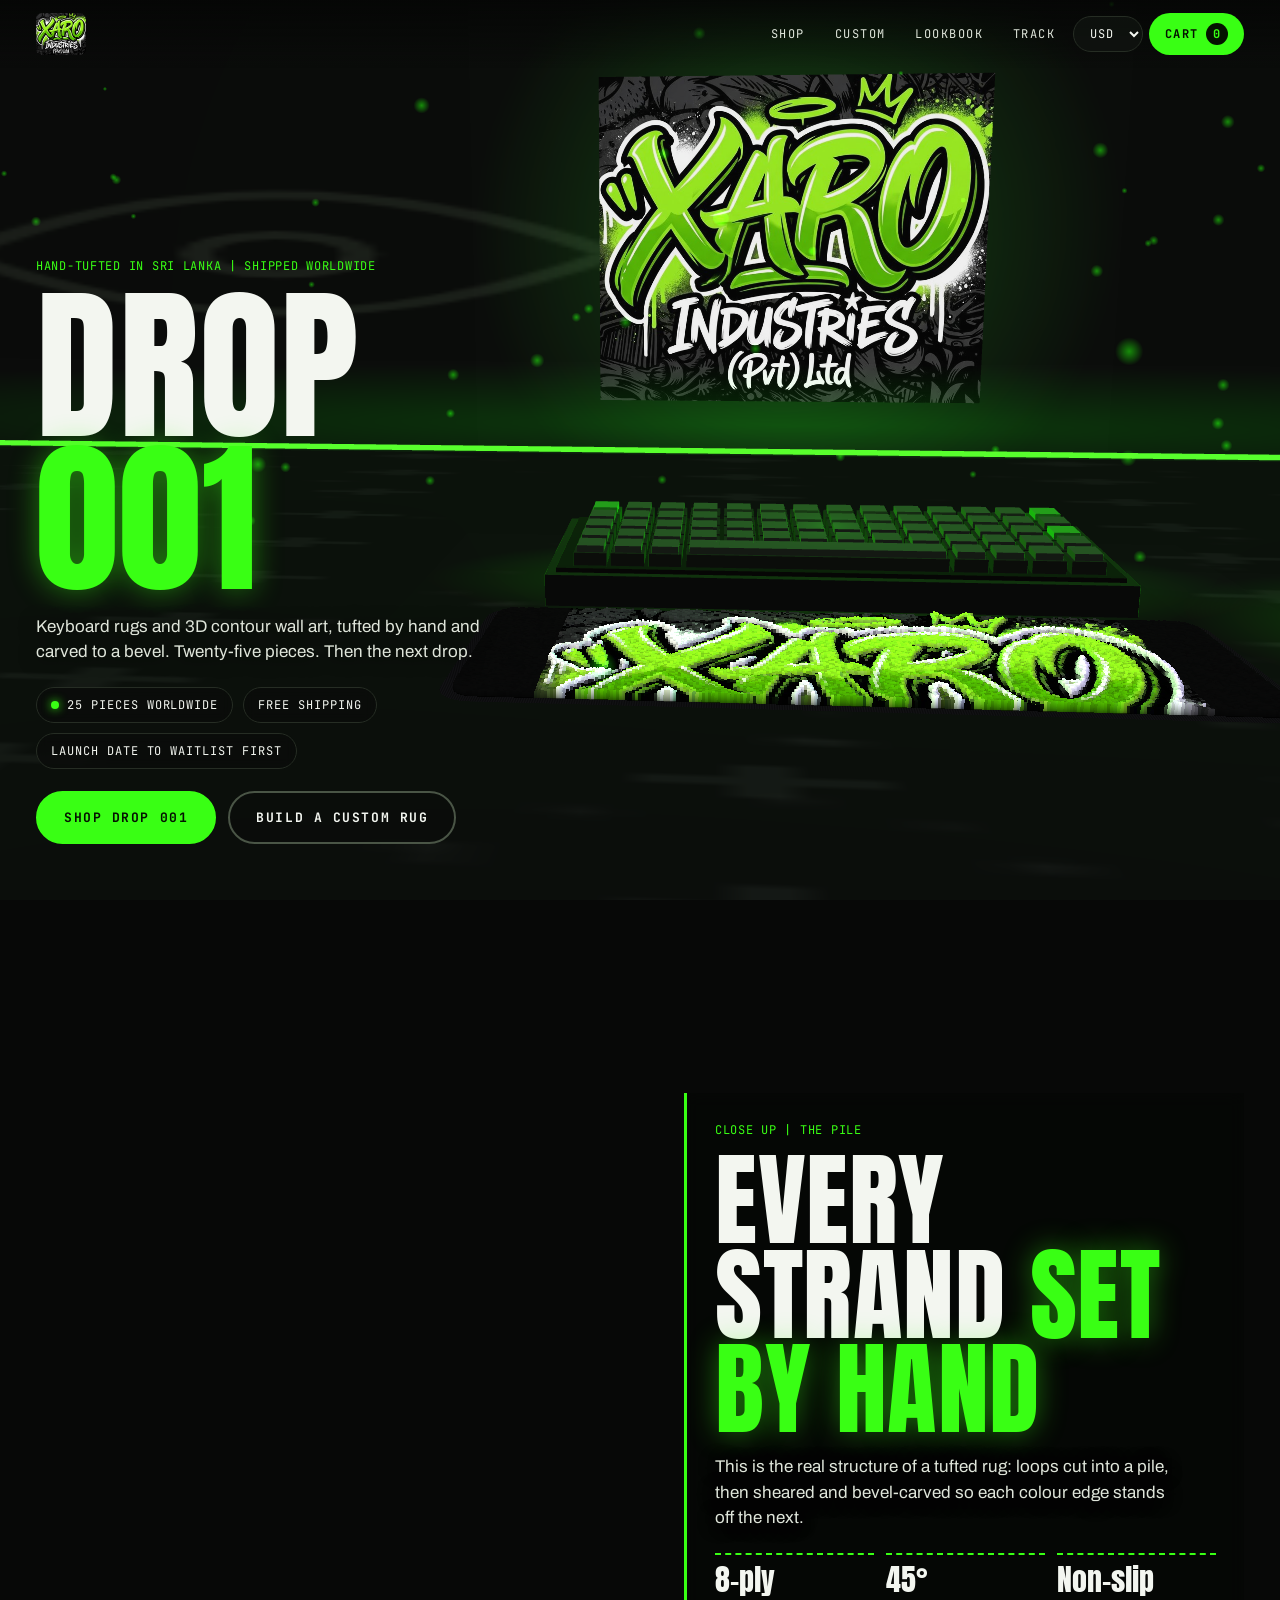
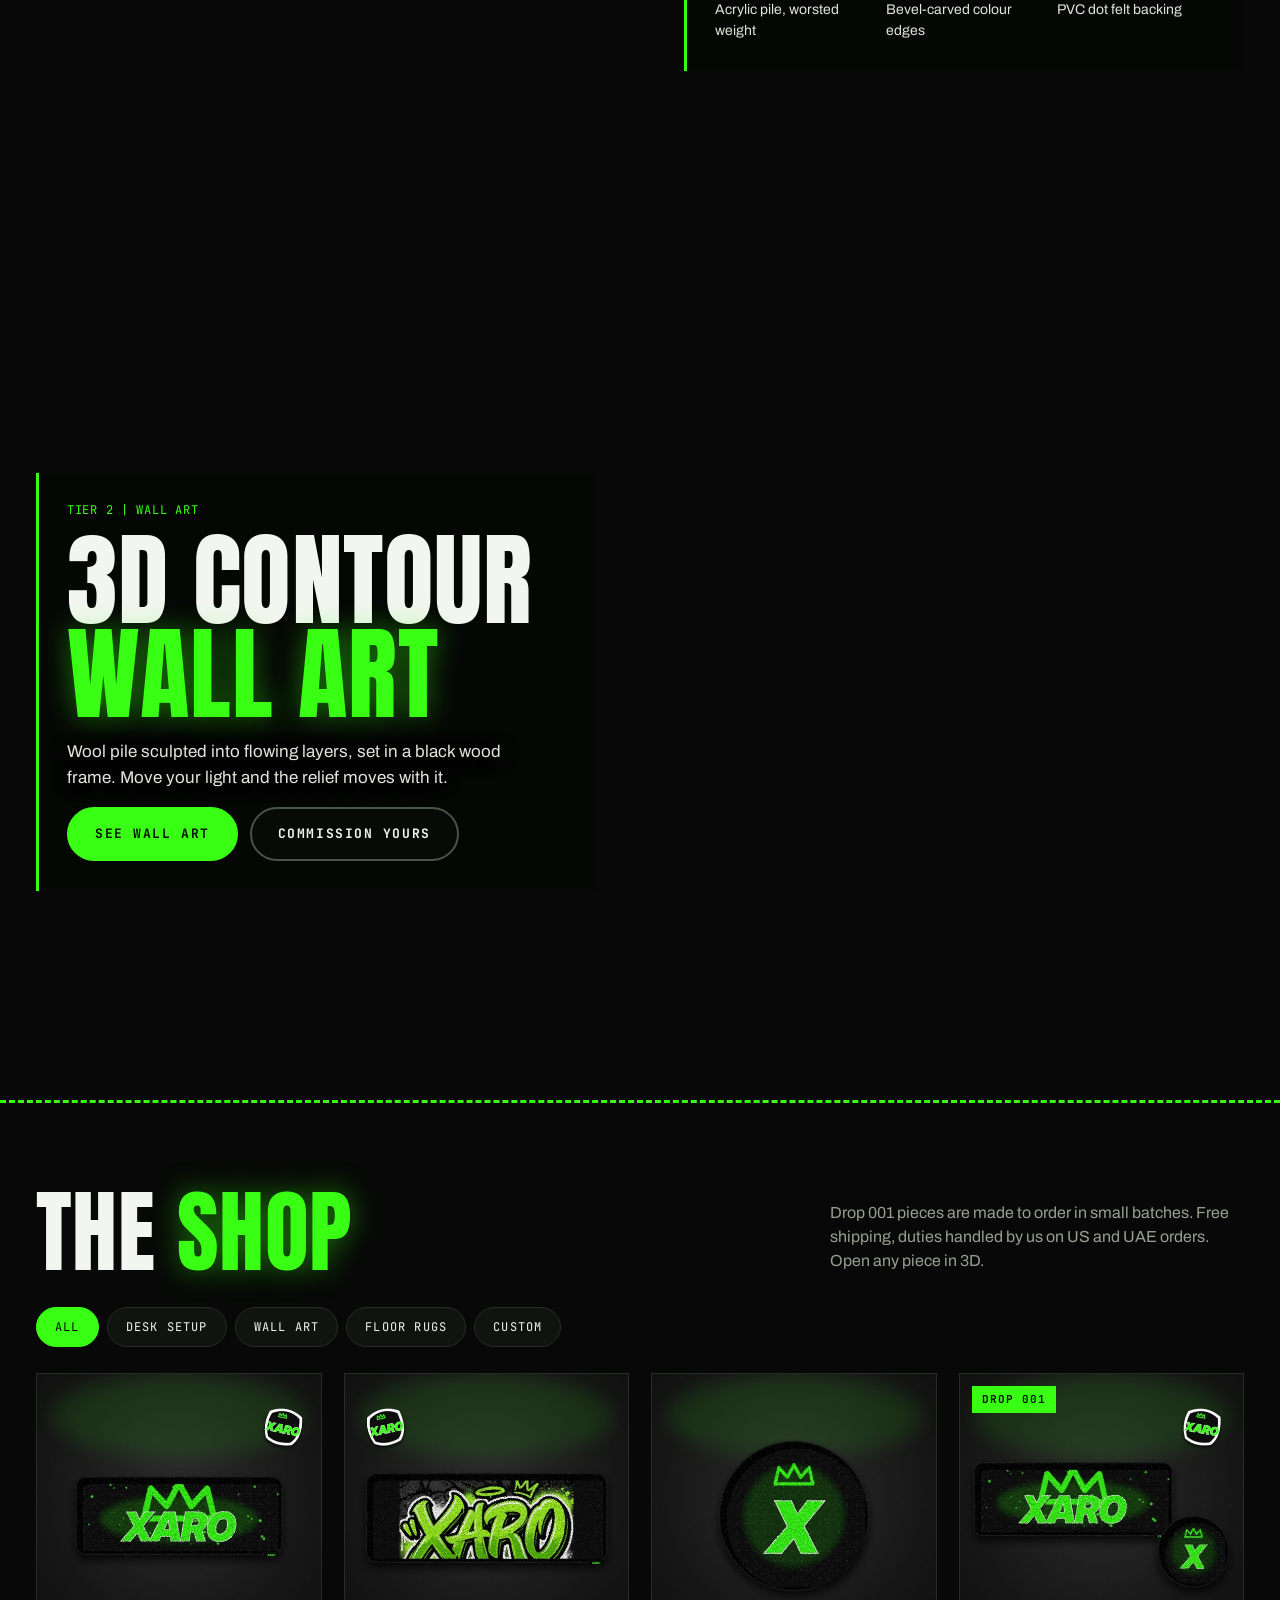
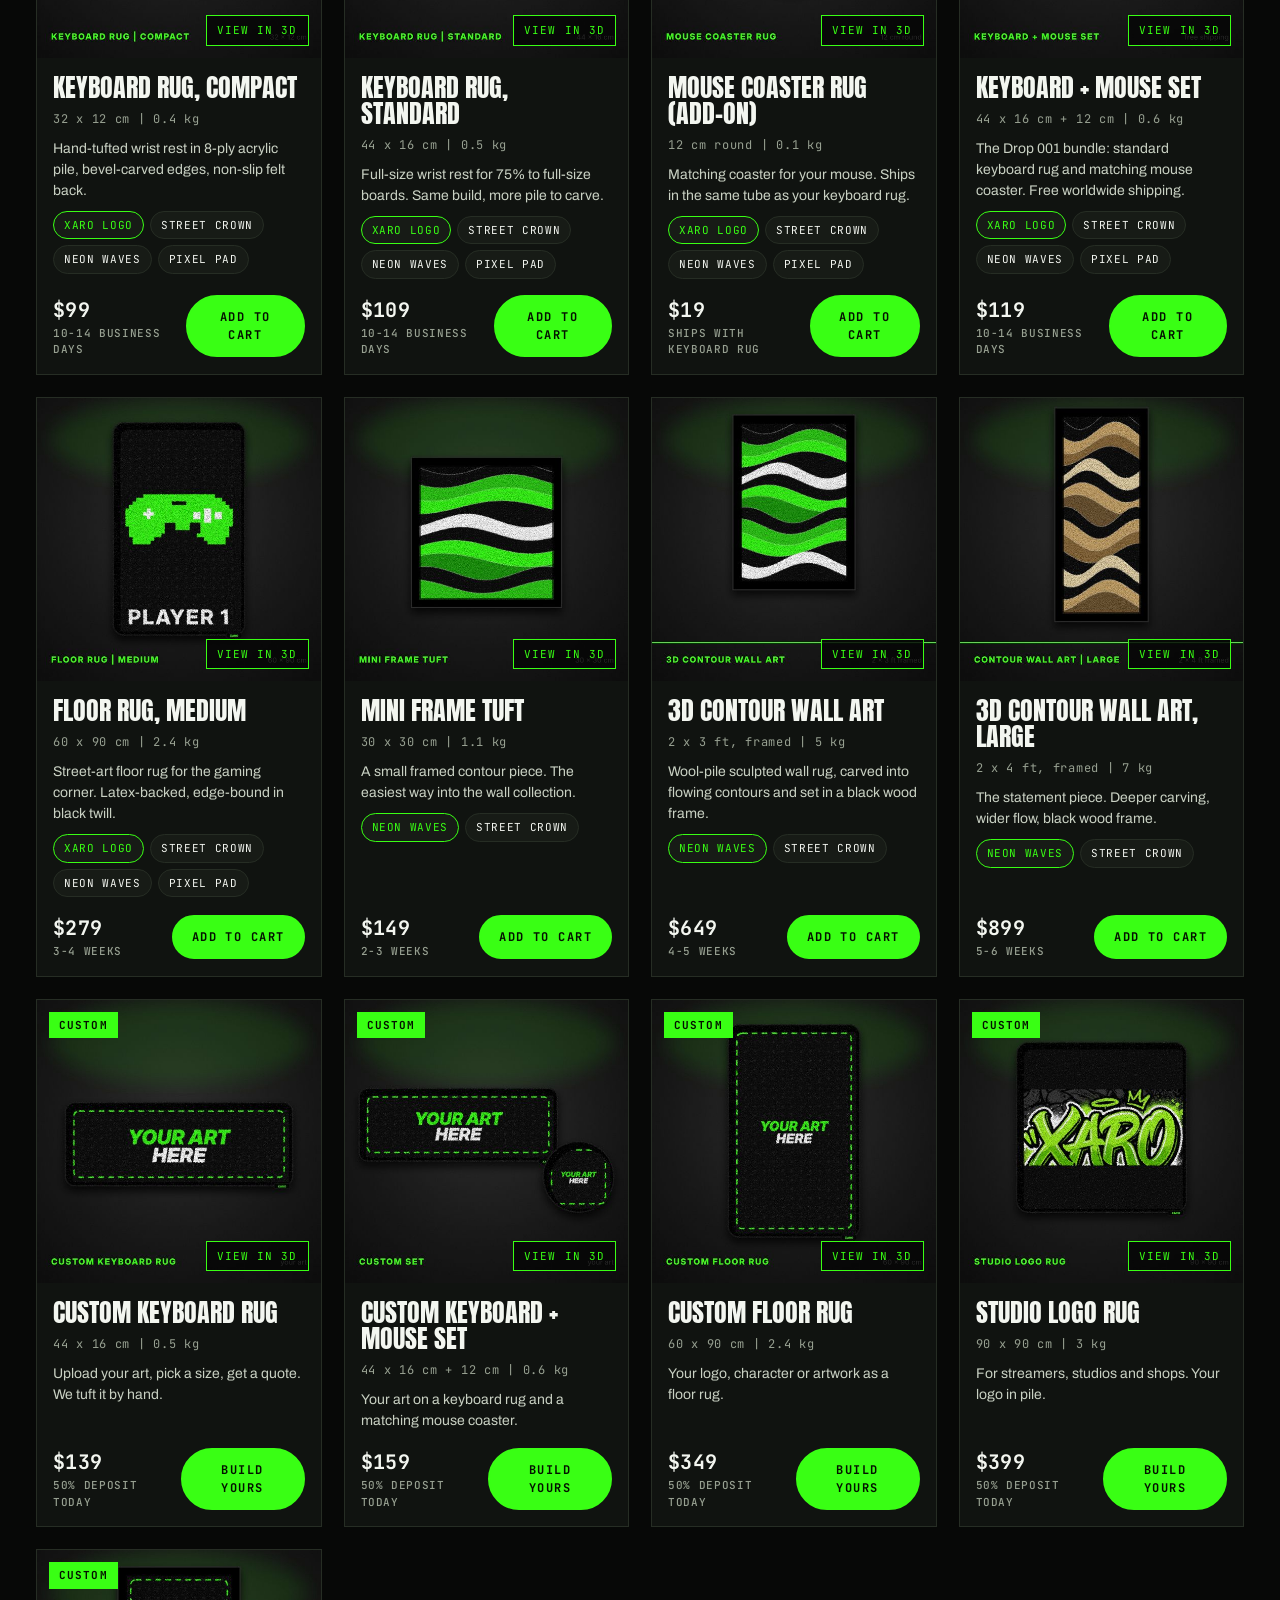
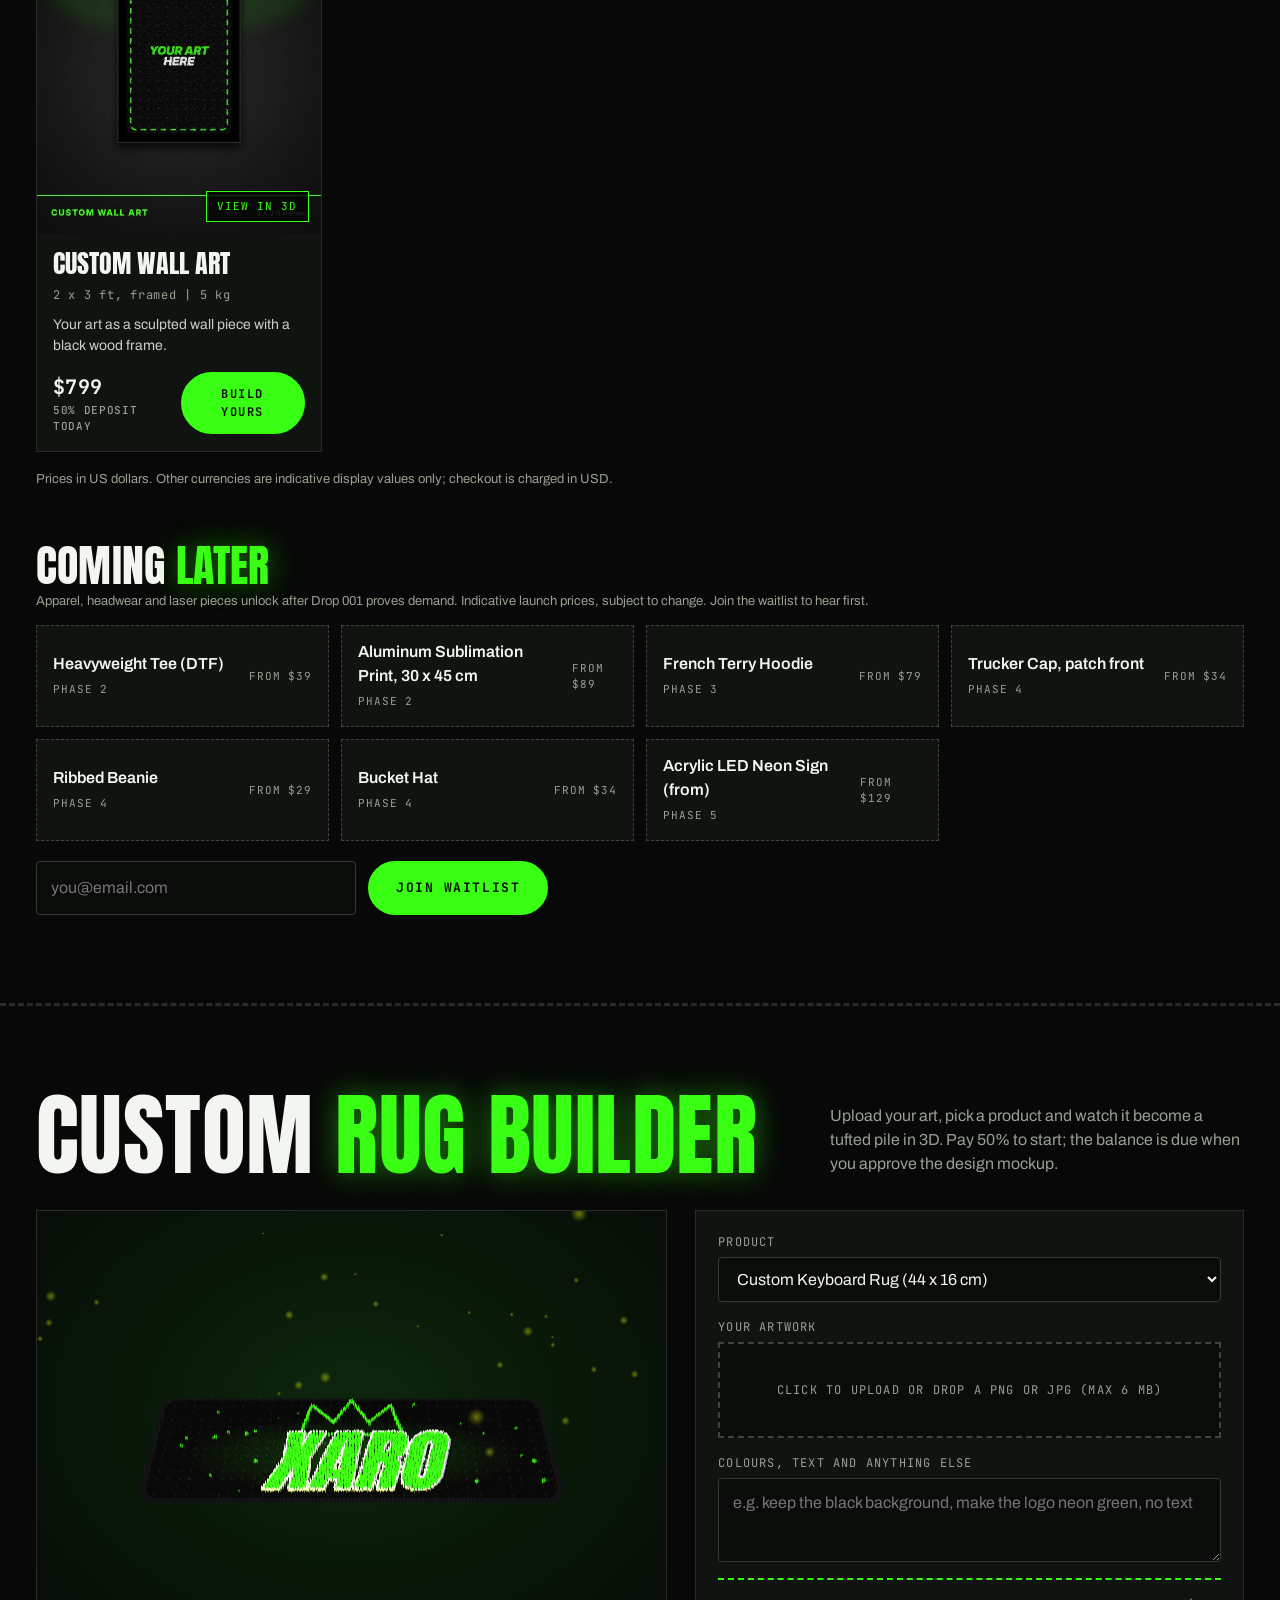
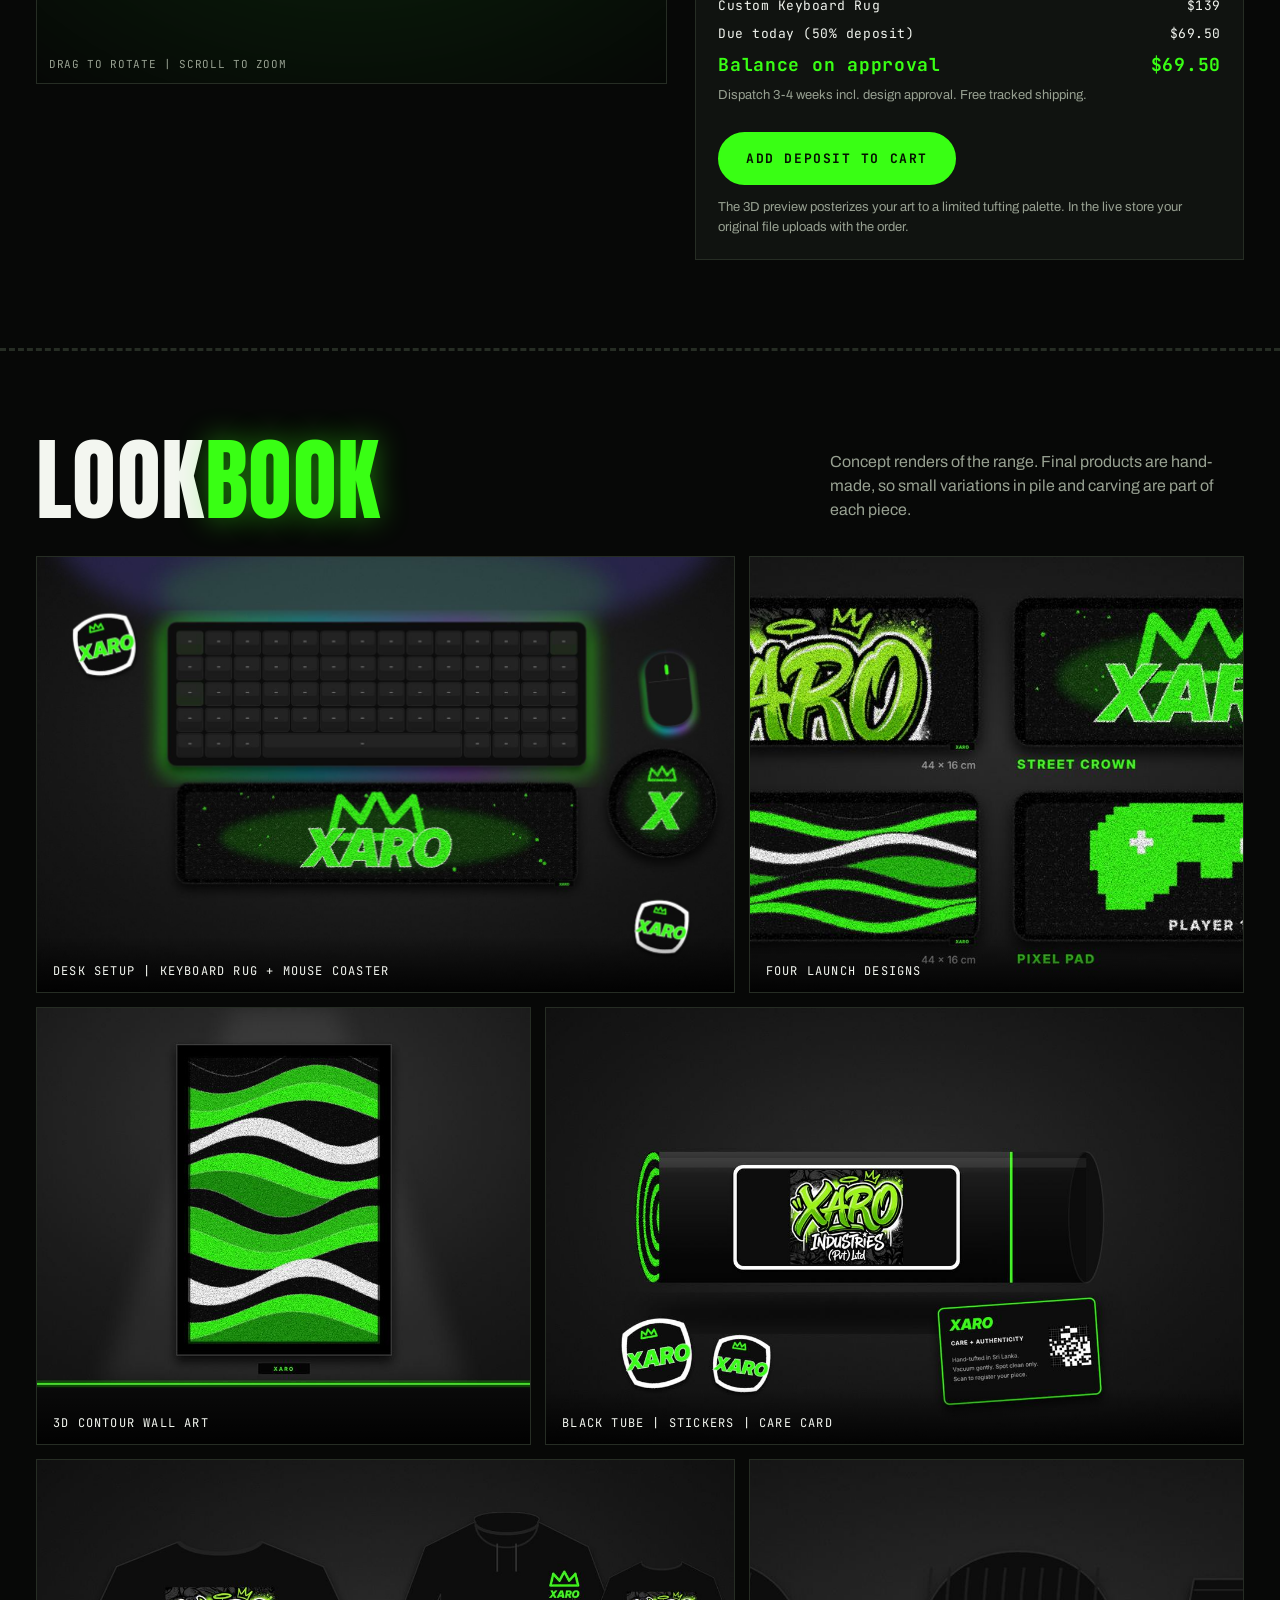
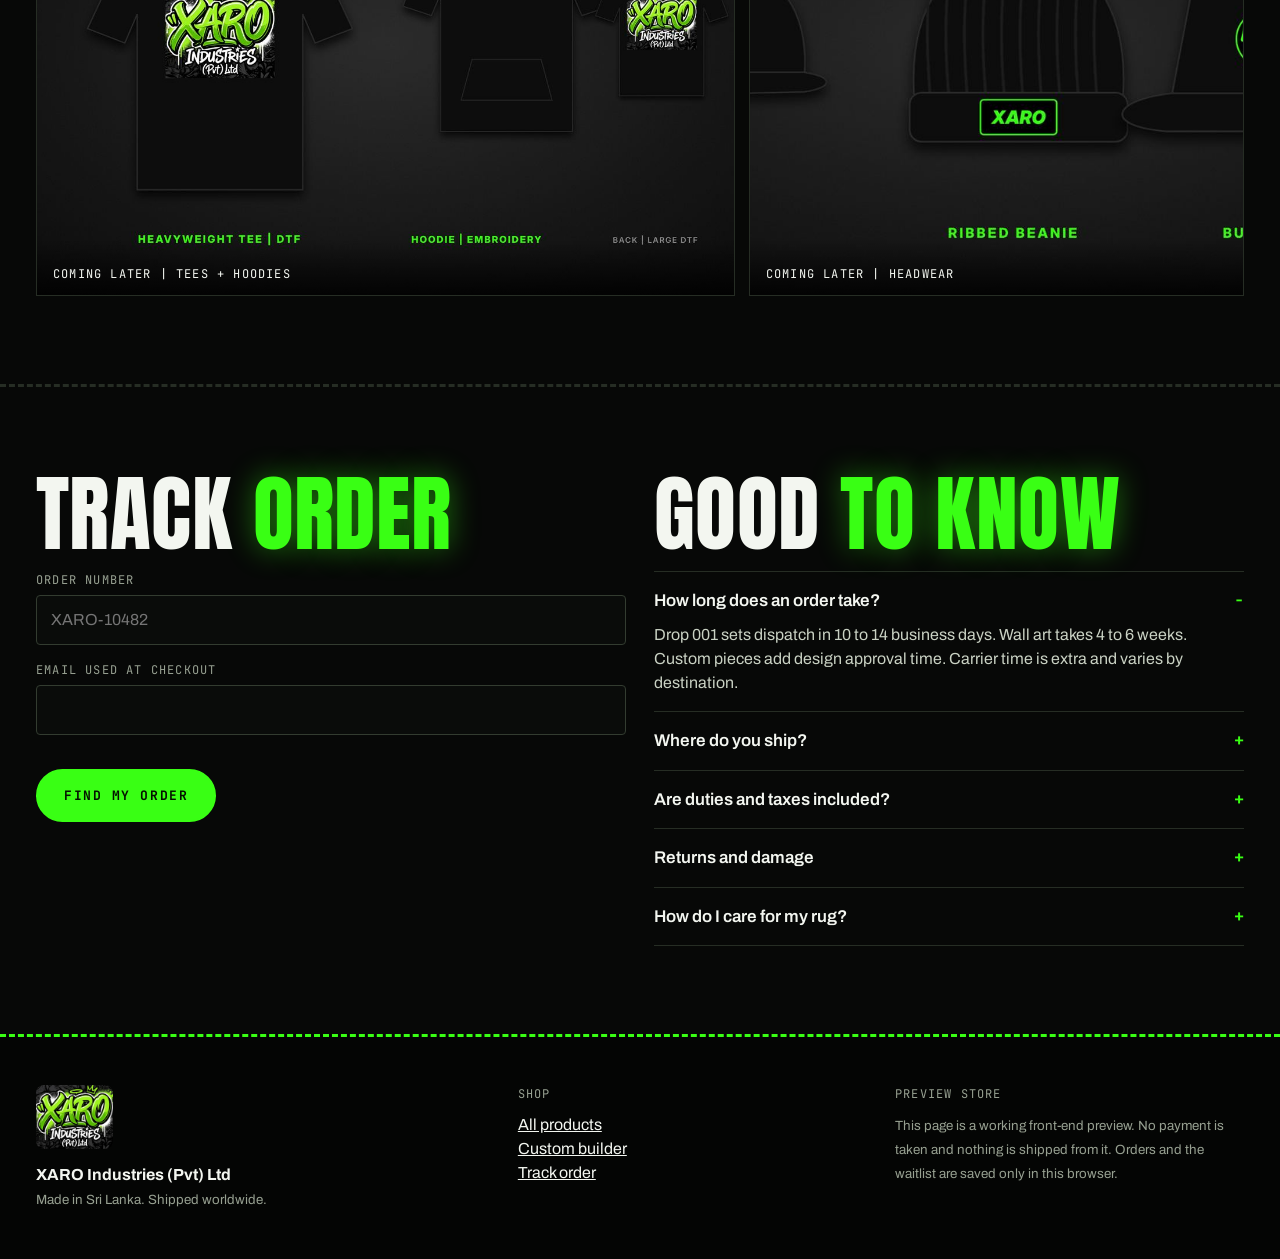
